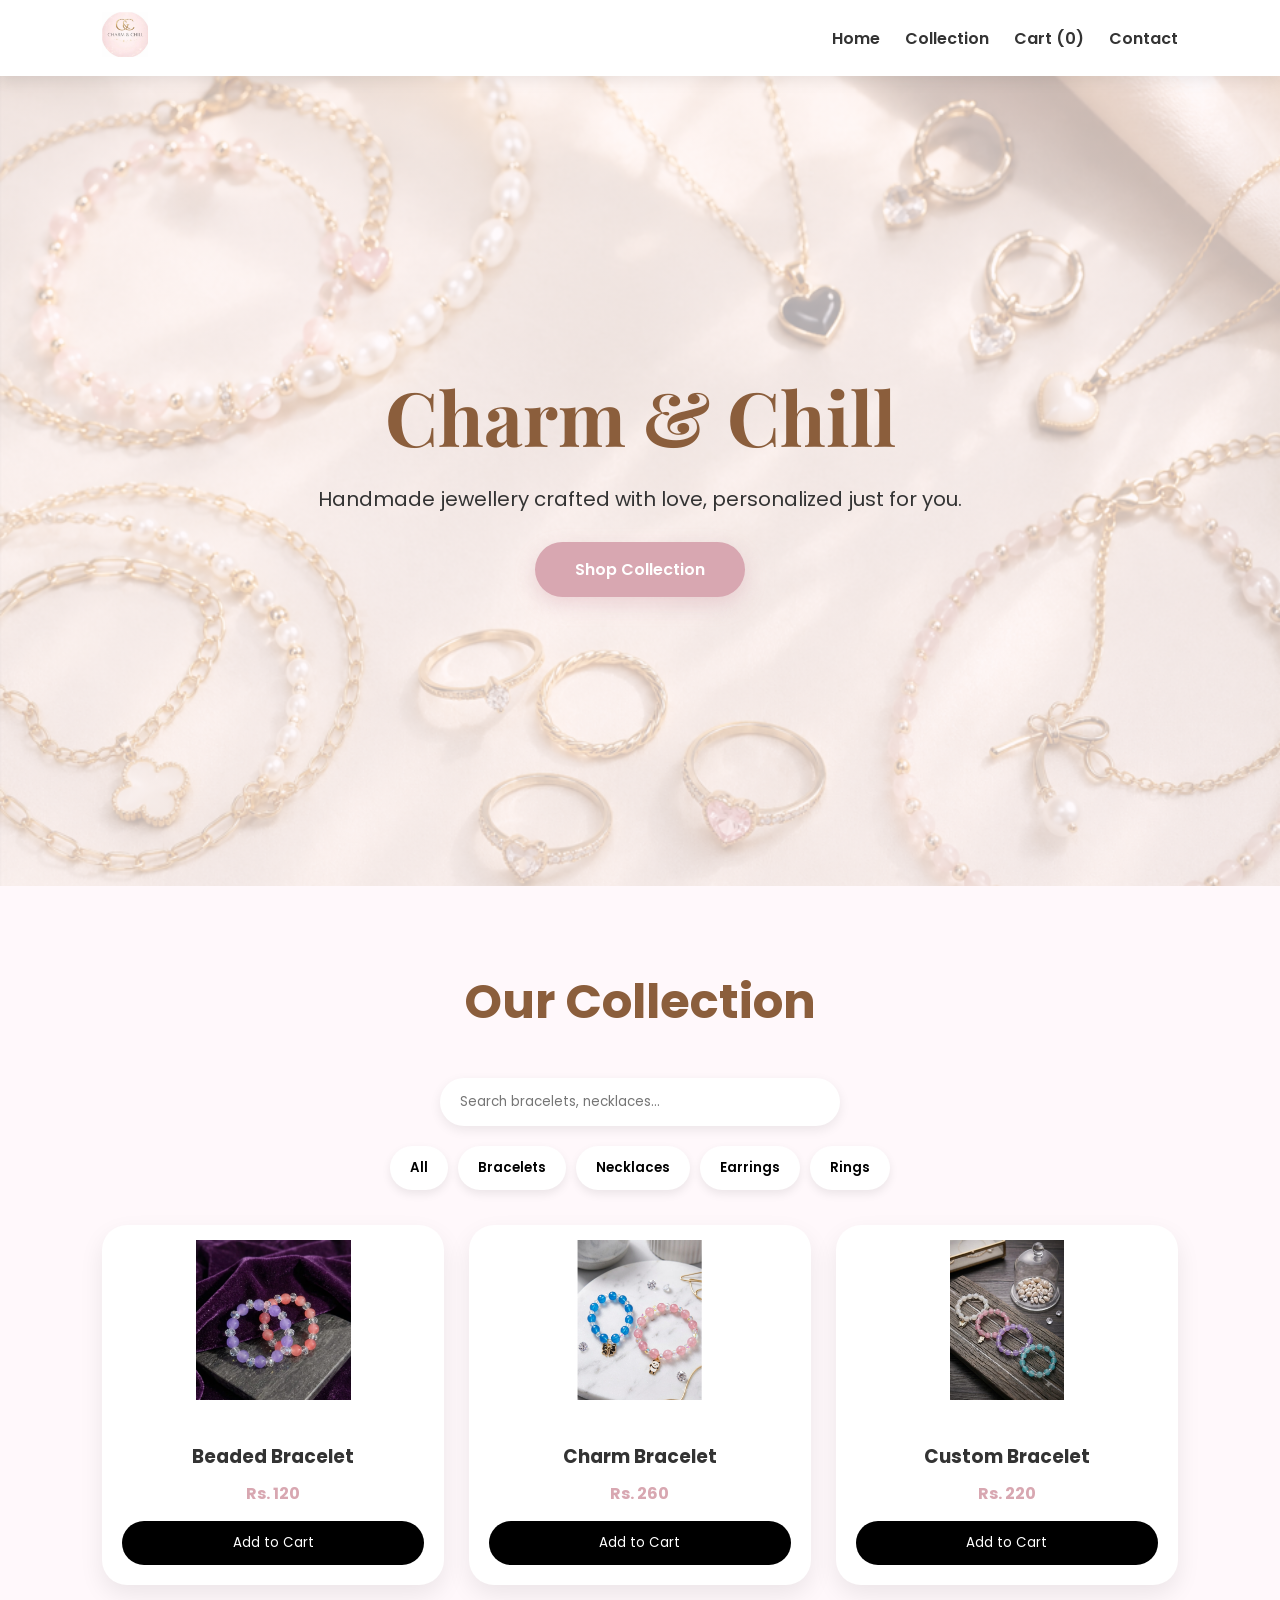
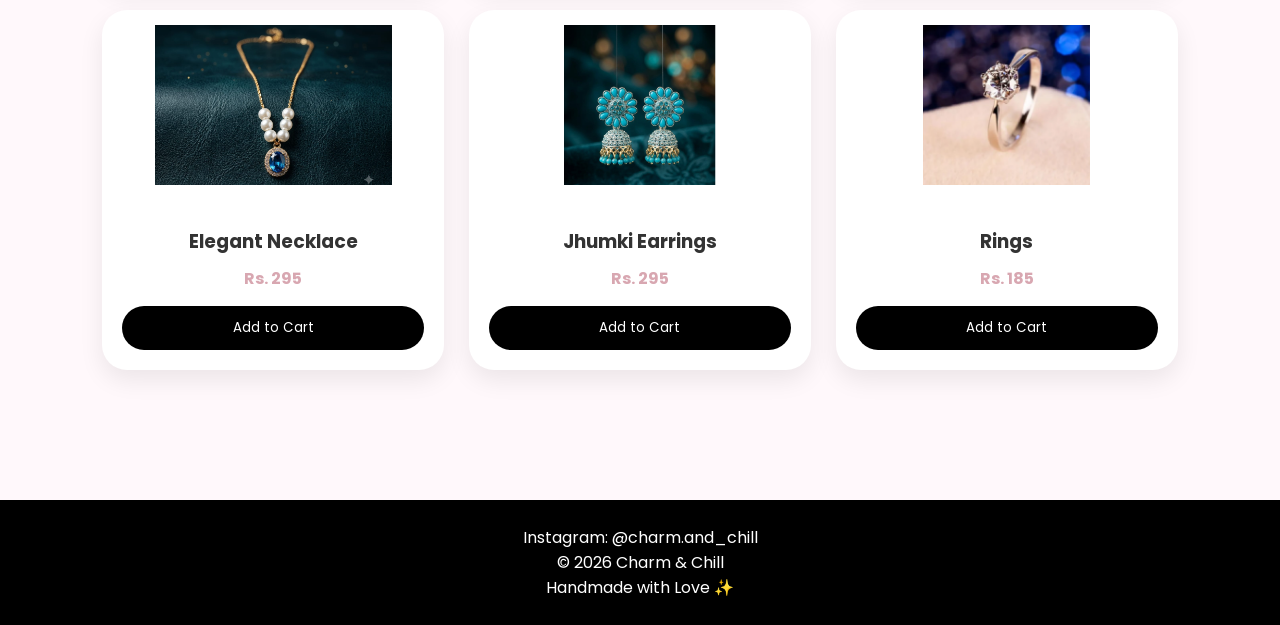
==== index.html @ 1b48d255 "Update index.html" ====
<!DOCTYPE html>
<html lang="en">
<head>
<meta charset="UTF-8">
<meta name="viewport" content="width=device-width, initial-scale=1.0">

<title>Charm & Chill</title>

<meta name="google-site-verification" content="05CrNp6bBW1RdGaF97UJzjVQRt1zcA1K2B9VCY_d5J4" />

<link rel="icon" href="logo.png">
<link rel="stylesheet" href="style.css">

<link rel="sitemap" type="application/xml" title="Sitemap" href="sitemap.xml">

<link href="https://fonts.googleapis.com/css2?family=Poppins:wght@300;400;500;600;700&family=Playfair+Display:wght@600;700&display=swap" rel="stylesheet">
</head>

<body>

<nav>

    <div class="logo">
        <a href="index.html">
            <img src="logo.png" alt="Charm & Chill">
        </a>
    </div>

    <ul>
        <li><a href="#">Home</a></li>
        <li><a href="#shop">Collection</a></li>
        <li><a href="cart.html">Cart (<span id="cart-count">0</span>)</a></li>
        <li><a href="contact.html">Contact</a></li>
    </ul>

</nav>

<section class="hero">

    <div class="hero-content">

        <h1>Charm & Chill</h1>

        <p>
            Handmade jewellery crafted with love,
            personalized just for you.
        </p>

        <a href="#shop" class="btn">
            Shop Collection
        </a>

    </div>

</section>

<section class="products" id="shop">

<h2>Our Collection</h2>

<div class="search-box">
   <input
    type="text"
    id="searchInput"
    placeholder="Search bracelets, necklaces..."
    onkeyup="searchProducts()"
>
</div>

<div class="category-menu">
    <button onclick="filterProducts('all')">All</button>
    <button onclick="filterProducts('bracelet')">Bracelets</button>
    <button onclick="filterProducts('necklace')">Necklaces</button>
    <button onclick="filterProducts('earring')">Earrings</button>
    <button onclick="filterProducts('ring')">Rings</button>
</div>

<div class="product-grid" id="product-grid">

    <div class="product-card bracelet">
        <img src="Beaded-bracelets.png" alt="Beaded Bracelet"
     onclick="openImage(this.src)">
        <div class="product-card-content">
            <h3>Beaded Bracelet</h3>
            <p>Rs. 120</p>
            <button onclick="addToCart('Beaded Bracelet',120,'Beaded-bracelets.png')">Add to Cart</button>
        </div>
    </div>

    <div class="product-card bracelet">
        <img src="Charm_bracelet.png" alt="Charm Bracelet"
     onclick="openImage(this.src)">
        <div class="product-card-content">
            <h3>Charm Bracelet</h3>
            <p>Rs. 260</p>
            <button onclick="addToCart('Charm Bracelet',260,'Charm_bracelet.png')">Add to Cart</button>
        </div>
    </div>

    <div class="product-card bracelet">
        <img src="Custom_bracelet.png" alt="Custom Bracelet"
     onclick="openImage(this.src)">
        <div class="product-card-content">
            <h3>Custom Bracelet</h3>
            <p>Rs. 220</p>
            <button onclick="addToCart('Custom Bracelet',220,'Custom_bracelet.png')">Add to Cart</button>
        </div>
    </div>

    <div class="product-card necklace">
        <img src="Elegant necklace.png" alt="Elegant Necklace"
     onclick="openImage(this.src)">
        <div class="product-card-content">
            <h3>Elegant Necklace</h3>
            <p>Rs. 295</p>
            <button onclick="addToCart('Elegant Necklace',295,'Elegant necklace.png')">Add to Cart</button>
        </div>
    </div>

    <div class="product-card earring">
        <img src="Jhumki earrings .png" alt="Jhumki Earrings"
     onclick="openImage(this.src)">
        <div class="product-card-content">
            <h3>Jhumki Earrings</h3>
            <p>Rs. 295</p>
            <button onclick="addToCart('Jhumki Earrings',295,'Jhumki earrings .png')">Add to Cart</button>
        </div>
    </div>

    <div class="product-card ring">
        <img src="Rings .png" alt="Rings"
     onclick="openImage(this.src)">
        <div class="product-card-content">
            <h3>Rings</h3>
            <p>Rs. 185</p>
            <button onclick="addToCart('Rings',185,'Rings .png')">Add to Cart</button>
        </div>
    </div>

</div>

</section>

<footer>
    <p>Instagram: @charm.and_chill</p>
    <p>© 2026 Charm & Chill</p>
    <p>Handmade with Love ✨</p>
</footer>

<script src="script.js"></script>

<div id="imagePopup" class="image-popup" onclick="closeImage()">
    <span class="close-popup">&times;</span>
    <img id="popupImage" src="" alt="Product">
</div>

</body>
</html>
---- style.css ----
*{
    margin:0;
    padding:0;
    box-sizing:border-box;
    font-family:'Poppins',sans-serif;
}

html{
    scroll-behavior:smooth;
}

body{
    background:#fff8fb;
    color:#333;
}

.page-bg{
    background-image:
    linear-gradient(rgba(255,248,251,0.88),rgba(255,248,251,0.88)),
    url("branding.png");

    background-size:cover;
    background-position:center;
    background-attachment:fixed;
}

/* NAVBAR */

nav{
    display:flex;
    justify-content:space-between;
    align-items:center;
    padding:12px 8%;
    background:white;
    position:sticky;
    top:0;
    z-index:1000;
    box-shadow:0 4px 15px rgba(0,0,0,.08);
}

.logo img{
    height:45px;
}

nav ul{
    display:flex;
    list-style:none;
    gap:25px;
}

nav a{
    text-decoration:none;
    color:#333;
    font-weight:600;
    transition:.3s;
}

nav a:hover{
    color:#d8a7b1;
}

/* HERO */

.hero{
    min-height:90vh;
    background:
    linear-gradient(rgba(255,248,251,.70),rgba(255,248,251,.70)),
    url("branding.png");

    background-size:cover;
    background-position:center;

    display:flex;
    justify-content:center;
    align-items:center;
    text-align:center;
    padding:20px;
}

.hero-content{
    max-width:700px;
}

.hero h1{
    font-family:'Playfair Display',serif;
    font-size:75px;
    color:#8b5e3c;
    margin-bottom:15px;
}

.hero p{
    font-size:20px;
    line-height:1.8;
    margin-bottom:25px;
}

/* BUTTONS */

.btn{
    display:inline-block;
    padding:15px 40px;
    background:#d8a7b1;
    color:white;
    text-decoration:none;
    border-radius:50px;
    font-weight:600;
    box-shadow:0 8px 20px rgba(216,167,177,.40);
    transition:.3s;
}

.btn:hover{
    transform:translateY(-4px);
}

/* PRODUCTS */

.products{
    padding:80px 8%;
}

.products h2{
    text-align:center;
    font-size:48px;
    color:#8b5e3c;
    margin-bottom:40px;
}

/* SEARCH */

.search-box{
    text-align:center;
    margin-bottom:20px;
}

.search-box input{
    width:400px;
    max-width:90%;
    padding:14px 20px;
    border:none;
    border-radius:40px;
    box-shadow:0 4px 12px rgba(0,0,0,.08);
}

/* CATEGORY */

.category-menu{
    display:flex;
    justify-content:center;
    flex-wrap:wrap;
    gap:10px;
    margin-bottom:35px;
}

.category-menu button{
    padding:12px 20px;
    border:none;
    border-radius:30px;
    background:white;
    cursor:pointer;
    box-shadow:0 4px 10px rgba(0,0,0,.08);
    font-weight:600;
}

.category-menu button:hover{
    background:#d8a7b1;
    color:white;
}

/* PRODUCT GRID */

.product-grid{
    display:grid;
    grid-template-columns:repeat(3,1fr);
    gap:25px;
}

.product-card{
    background:white;
    border-radius:25px;
    overflow:hidden;
    box-shadow:0 10px 25px rgba(0,0,0,.08);
    transition:.3s;
}

.product-card:hover{
    transform:translateY(-8px);
}

.product-card img{
    width:100%;
    height:190px;
    object-fit:contain;
    padding:15px;
    transition:.3s;
}

.product-card:hover img{
    transform:scale(1.05);
}

.product-card-content{
    padding:20px;
    text-align:center;
}

.product-card h3{
    margin-bottom:10px;
}

.product-card p{
    color:#d8a7b1;
    font-weight:bold;
    margin-bottom:15px;
}

.product-card button{
    width:100%;
    padding:12px;
    border:none;
    border-radius:30px;
    background:black;
    color:white;
    cursor:pointer;
    transition:.3s;
}

.product-card button:hover{
    background:#d8a7b1;
}

/* CART */

.cart-card{
    display:flex;
    gap:20px;
    align-items:center;
    background:white;
    padding:20px;
    border-radius:20px;
    margin-bottom:20px;
    box-shadow:0 4px 12px rgba(0,0,0,.08);
}

.cart-image{
    width:100px;
    height:100px;
    object-fit:contain;
}

.cart-info{
    flex:1;
}

/* CHECKOUT */

.checkout-form{
    max-width:800px;
    margin:50px auto;
    background:white;
    padding:40px;
    border-radius:25px;
    box-shadow:0 8px 20px rgba(0,0,0,.08);
}

/* ORDER SUMMARY */

.checkout-item{
    display:flex;
    align-items:center;
    gap:20px;
    background:white;
    padding:15px;
    margin-bottom:15px;
    border-radius:15px;
    box-shadow:0 4px 10px rgba(0,0,0,.06);
}

.checkout-item img{
    width:90px;
    height:90px;
    object-fit:contain;
    border-radius:12px;
    flex-shrink:0;
}

.checkout-details{
    flex:1;
}

.checkout-details h4{
    margin-bottom:6px;
    font-size:18px;
}

.checkout-details p{
    margin:0;
}

.checkout-form input,
.checkout-form textarea{
    width:100%;
    padding:15px;
    margin-bottom:15px;
    border:1px solid #ddd;
    border-radius:12px;
}

.checkout-form button{
    width:100%;
    padding:15px;
    border:none;
    border-radius:50px;
    background:#d8a7b1;
    color:white;
    cursor:pointer;
}

/* CONTACT */

.contact-box{
    max-width:650px;
    margin:80px auto;
    background:rgba(255,255,255,0.95);
    padding:30px;
    border-radius:25px;
    text-align:center;
    box-shadow:0 10px 25px rgba(0,0,0,.08);
}

.contact-box h3{
    font-size:38px;
    color:#8b5e3c;
    margin-bottom:15px;
}

.contact-box p{
    line-height:1.7;
    margin-bottom:15px;
}

/* CONTACT BUTTONS */

.instagram-btn{
    display:inline-block;
    width:100%;
    max-width:280px;
    padding:15px;
    margin:10px auto;
    background:#E1306C;
    color:white;
    text-decoration:none;
    font-weight:600;
    text-align:center;
    border-radius:50px;
    box-shadow:0 8px 20px rgba(225,48,108,.35);
    transition:.3s;
    box-sizing:border-box;
}

.instagram-btn:hover{
    transform:translateY(-3px);
    background:#c2185b;
}

.whatsapp-btn{
    display:inline-block;
    width:100%;
    max-width:280px;
    padding:15px;
    margin:10px auto;
    background:#25D366;
    color:white;
    text-decoration:none;
    font-weight:600;
    text-align:center;
    border-radius:50px;
    box-shadow:0 8px 20px rgba(37,211,102,.35);
    transition:.3s;
    box-sizing:border-box;
}

.whatsapp-btn:hover{
    transform:translateY(-3px);
}

/* FOOTER */

footer{
    background:black;
    color:white;
    text-align:center;
    padding:25px;
    margin-top:50px;
}

/* TABLET */

@media(max-width:992px){

    .product-grid{
        grid-template-columns:repeat(2,1fr);
    }

    .hero h1{
        font-size:55px;
    }
}

/* MOBILE */

@media(max-width:768px){

    nav{
        flex-direction:column;
        gap:10px;
    }

    nav ul{
        flex-wrap:wrap;
        justify-content:center;
        gap:12px;
    }

    .hero h1{
        font-size:40px;
    }

    .hero p{
        font-size:16px;
    }

    .product-grid{
        grid-template-columns:repeat(2,1fr);
        gap:15px;
    }

    .product-card img{
        height:140px;
    }

    .cart-card{
    flex-direction:column;
    text-align:center;
}

/* Mobile Checkout */

.checkout-item{
    gap:12px;
}

.checkout-item img{
    width:65px;
    height:65px;
}

.checkout-details h4{
    font-size:15px;
}

.checkout-details p{
    font-size:14px;
}

}

/* IMAGE POPUP */

.image-popup{
    display:none;
    position:fixed;
    inset:0;
    background:rgba(0,0,0,.85);
    z-index:9999;
    justify-content:center;
    align-items:center;
    cursor:pointer;
}

.image-popup img{
    max-width:90%;
    max-height:90%;
    border-radius:15px;
    animation:zoom .3s ease;
}

.close-popup{
    position:absolute;
    top:20px;
    right:35px;
    color:white;
    font-size:40px;
    font-weight:bold;
    cursor:pointer;
}

@keyframes zoom{
    from{
        transform:scale(.8);
        opacity:0;
    }
    to{
        transform:scale(1);
        opacity:1;
    }
}
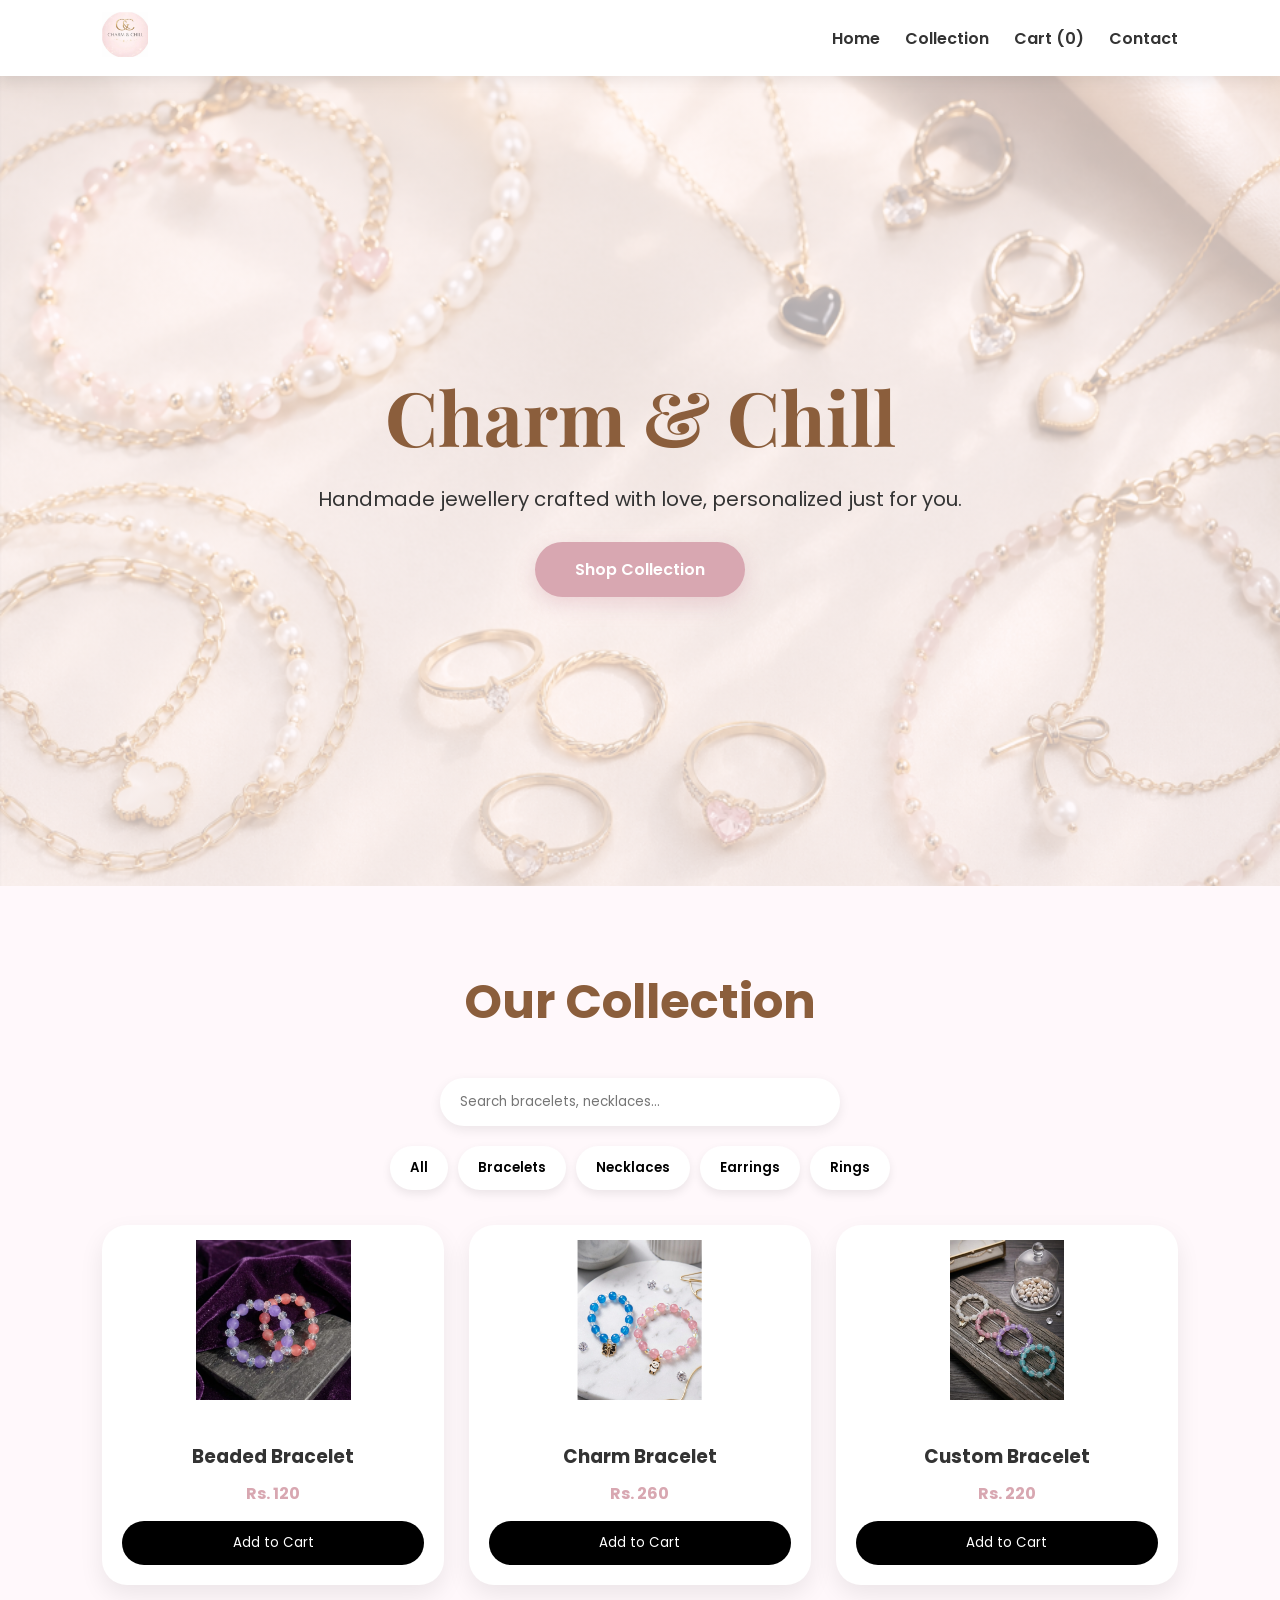
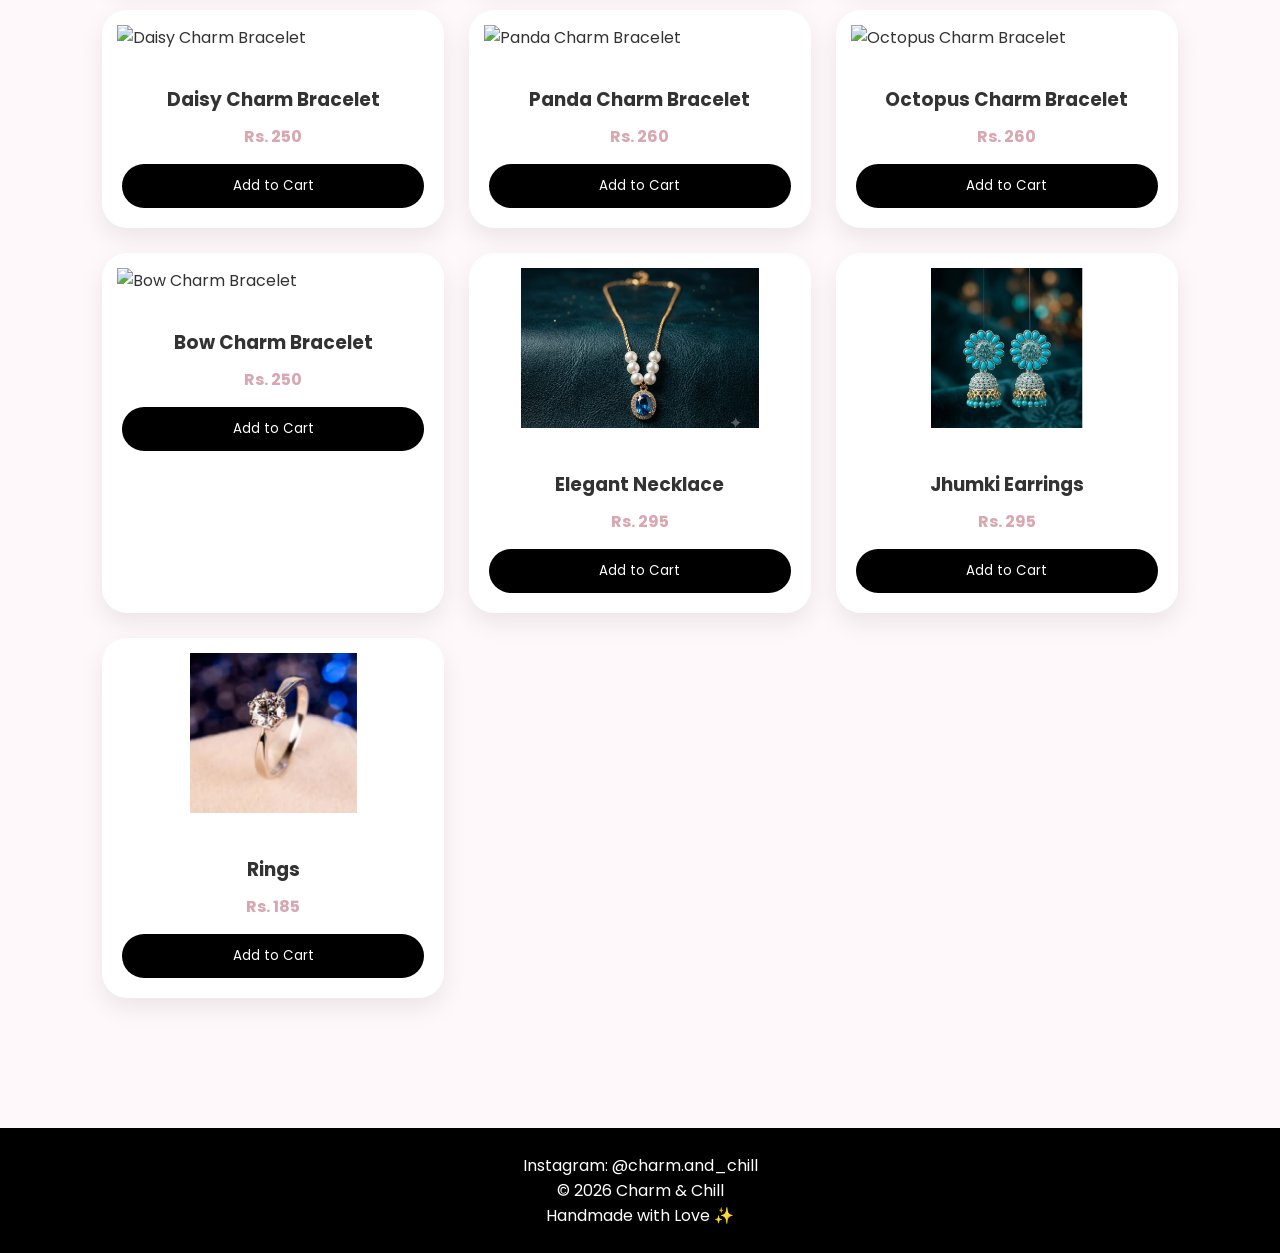
==== commit 008c5ca3: "Update index.html" ====
--- a/index.html
+++ b/index.html
@@ -4,7 +4,18 @@
 <meta charset="UTF-8">
 <meta name="viewport" content="width=device-width, initial-scale=1.0">
 
-<title>Charm & Chill</title>
+<title>Charm & Chill | Handmade Jewelry & Custom Bracelets</title>
+
+<meta name="description" content="Shop handmade bracelets, custom jewelry, necklaces, earrings and rings at Charm & Chill. Personalized jewelry crafted with love.">
+
+<meta name="keywords" content="Charm & Chill, handmade bracelets, custom bracelets, jewelry, necklaces, rings, earrings, Pakistan">
+
+<meta name="author" content="Charm & Chill">
+
+<meta property="og:site_name" content="Charm & Chill">
+<meta property="og:title" content="Charm & Chill | Handmade Jewelry">
+<meta property="og:description" content="Handmade jewellery crafted with love, personalized just for you.">
+<meta property="og:image" content="logo.png">
 
 <meta name="google-site-verification" content="05CrNp6bBW1RdGaF97UJzjVQRt1zcA1K2B9VCY_d5J4" />
 
@@ -12,6 +23,8 @@
 <link rel="stylesheet" href="style.css">
 
 <link rel="sitemap" type="application/xml" title="Sitemap" href="sitemap.xml">
+
+<link rel="canonical" href="https://charmandchill.github.io/charm-and-chill---/">
 
 <link href="https://fonts.googleapis.com/css2?family=Poppins:wght@300;400;500;600;700&family=Playfair+Display:wght@600;700&display=swap" rel="stylesheet">
 </head>
@@ -87,6 +100,7 @@
         </div>
     </div>
 
+   
     <div class="product-card bracelet">
         <img src="Charm_bracelet.png" alt="Charm Bracelet"
      onclick="openImage(this.src)">
@@ -97,13 +111,54 @@
         </div>
     </div>
 
-    <div class="product-card bracelet">
+     <div class="product-card bracelet">
         <img src="Custom_bracelet.png" alt="Custom Bracelet"
      onclick="openImage(this.src)">
         <div class="product-card-content">
             <h3>Custom Bracelet</h3>
             <p>Rs. 220</p>
             <button onclick="addToCart('Custom Bracelet',220,'Custom_bracelet.png')">Add to Cart</button>
+        </div>
+    </div>
+
+<div class="product-card bracelet">
+        <img src="Daisy Charm Bracelet.png" alt="Daisy Charm Bracelet"
+     onclick="openImage(this.src)">
+        <div class="product-card-content">
+            <h3>Daisy Charm Bracelet</h3>
+            <p>Rs. 250</p>
+            <button onclick="addToCart('Daisy Charm Bracelet',250,'Daisy Charm Bracelet.png')">Add to Cart</button>
+        </div>
+    </div>
+
+    <div class="product-card bracelet">
+        <img src="Panda Charm Bracelet.png" alt="Panda Charm Bracelet"
+     onclick="openImage(this.src)">
+        <div class="product-card-content">
+            <h3>Panda Charm Bracelet</h3>
+            <p>Rs. 260</p>
+            <button onclick="addToCart('Panda Charm Bracelet',260,'Panda Charm Bracelet.png')">Add to Cart</button>
+        </div>
+    </div>
+
+<div class="product-card bracelet">
+        <img src="Octopus Charm Bracelet.png" alt="Octopus Charm Bracelet"
+     onclick="openImage(this.src)">
+        <div class="product-card-content">
+            <h3>Octopus Charm Bracelet</h3>
+            <p>Rs. 260</p>
+            <button onclick="addToCart('Octopus Charm Bracelet',260,'Octopus Charm Bracelet.png')">Add to Cart</button>
+        </div>
+    </div>
+
+
+ <div class="product-card bracelet">
+        <img src="Bow Charm Bracelet.png" alt="Bow Charm Bracelet"
+     onclick="openImage(this.src)">
+        <div class="product-card-content">
+            <h3>Bow Charm Bracelet</h3>
+            <p>Rs. 250</p>
+            <button onclick="addToCart('Bow Charm Bracelet',250,'Bow Charm Bracelet.png')">Add to Cart</button>
         </div>
     </div>
 
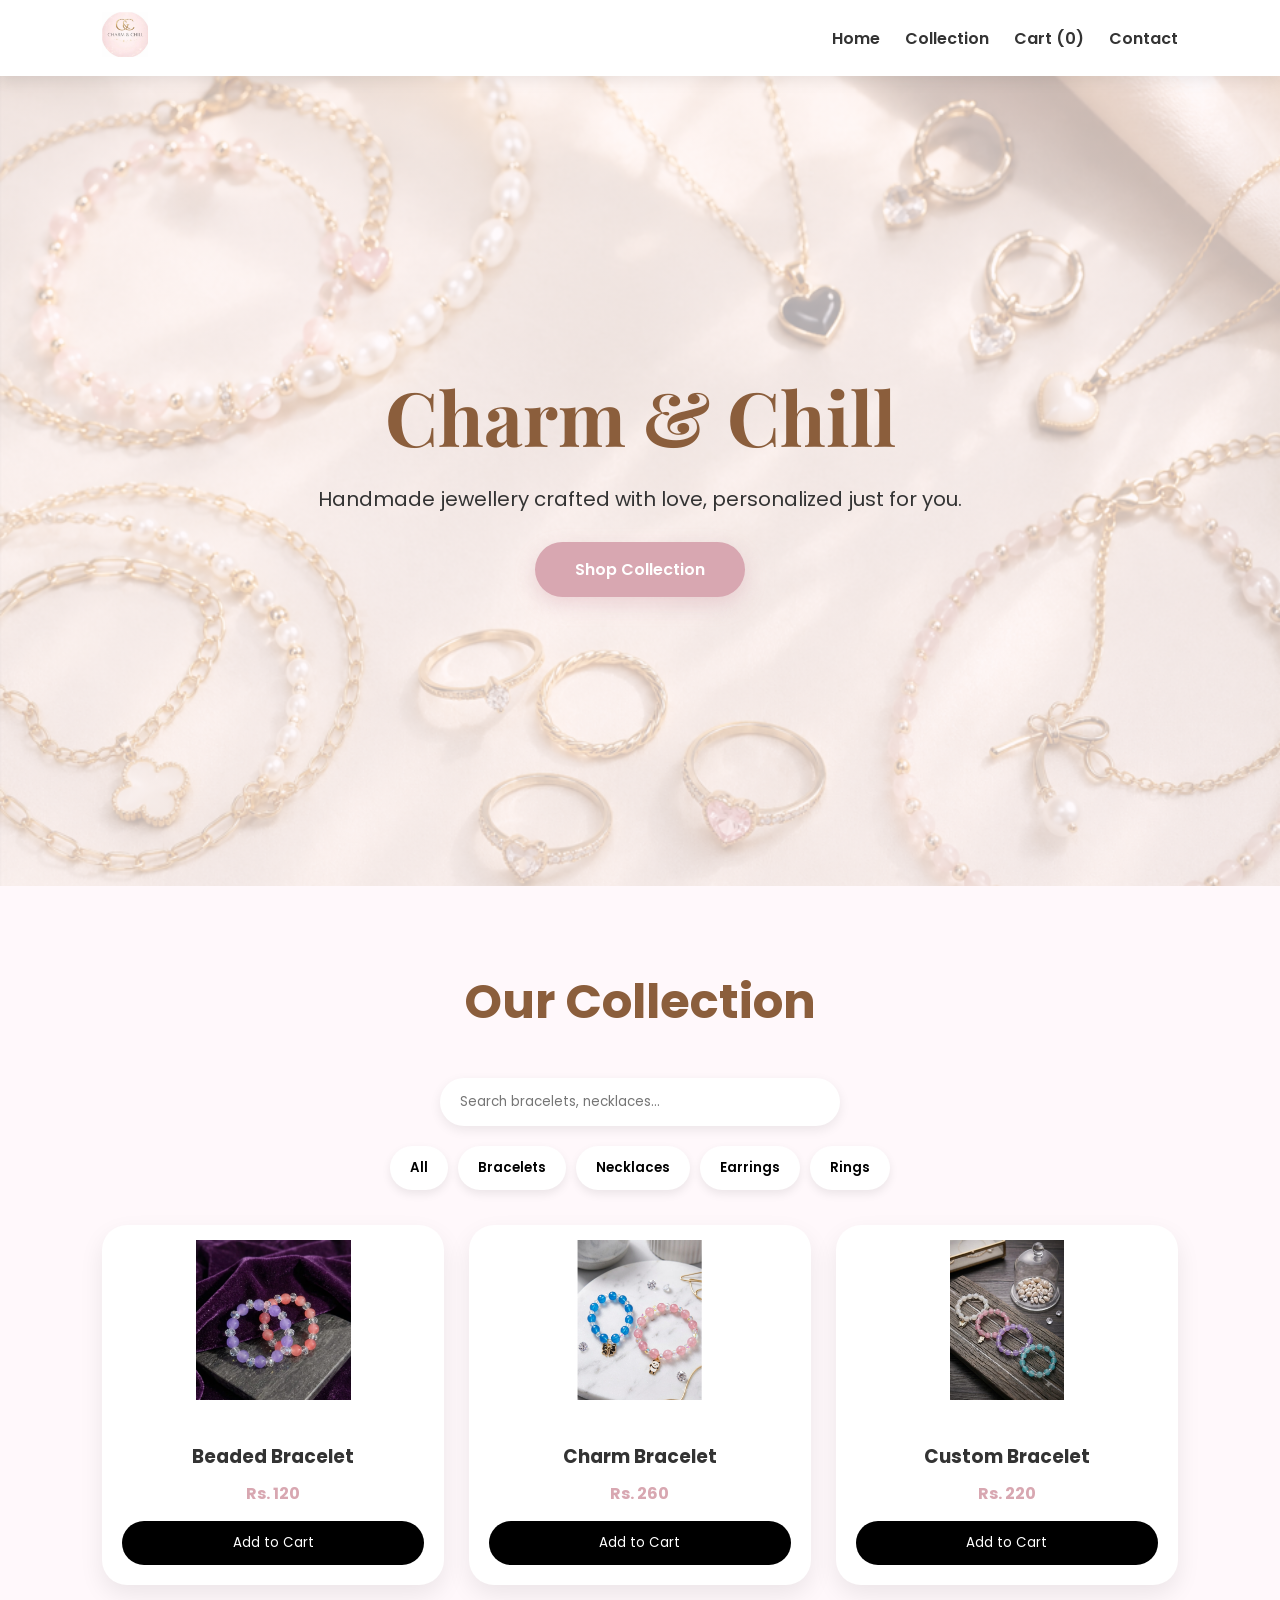
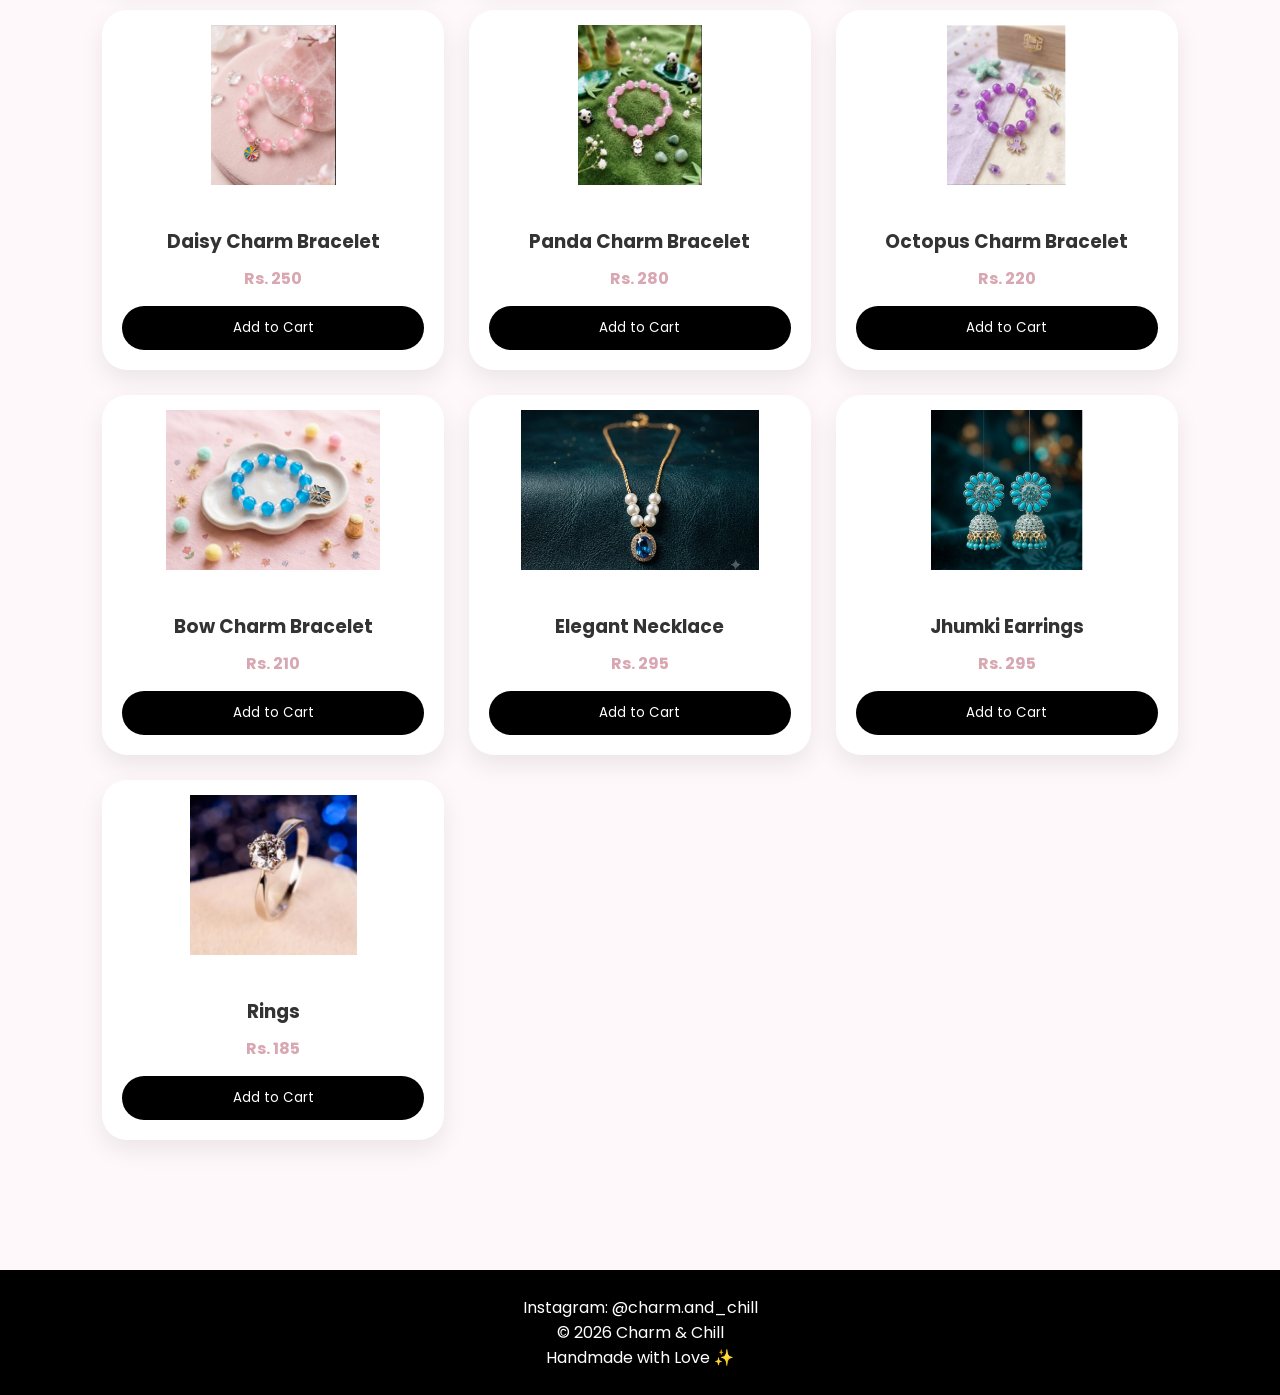
==== commit 74e66a7a: "Update index.html" ====
--- a/index.html
+++ b/index.html
@@ -136,8 +136,8 @@
      onclick="openImage(this.src)">
         <div class="product-card-content">
             <h3>Panda Charm Bracelet</h3>
-            <p>Rs. 260</p>
-            <button onclick="addToCart('Panda Charm Bracelet',260,'Panda Charm Bracelet.png')">Add to Cart</button>
+            <p>Rs. 280</p>
+            <button onclick="addToCart('Panda Charm Bracelet',280,'Panda Charm Bracelet.png')">Add to Cart</button>
         </div>
     </div>
 
@@ -146,8 +146,8 @@
      onclick="openImage(this.src)">
         <div class="product-card-content">
             <h3>Octopus Charm Bracelet</h3>
-            <p>Rs. 260</p>
-            <button onclick="addToCart('Octopus Charm Bracelet',260,'Octopus Charm Bracelet.png')">Add to Cart</button>
+            <p>Rs. 220</p>
+            <button onclick="addToCart('Octopus Charm Bracelet',220,'Octopus Charm Bracelet.png')">Add to Cart</button>
         </div>
     </div>
 
@@ -157,8 +157,8 @@
      onclick="openImage(this.src)">
         <div class="product-card-content">
             <h3>Bow Charm Bracelet</h3>
-            <p>Rs. 250</p>
-            <button onclick="addToCart('Bow Charm Bracelet',250,'Bow Charm Bracelet.png')">Add to Cart</button>
+            <p>Rs. 210</p>
+            <button onclick="addToCart('Bow Charm Bracelet',210,'Bow Charm Bracelet.png')">Add to Cart</button>
         </div>
     </div>
 
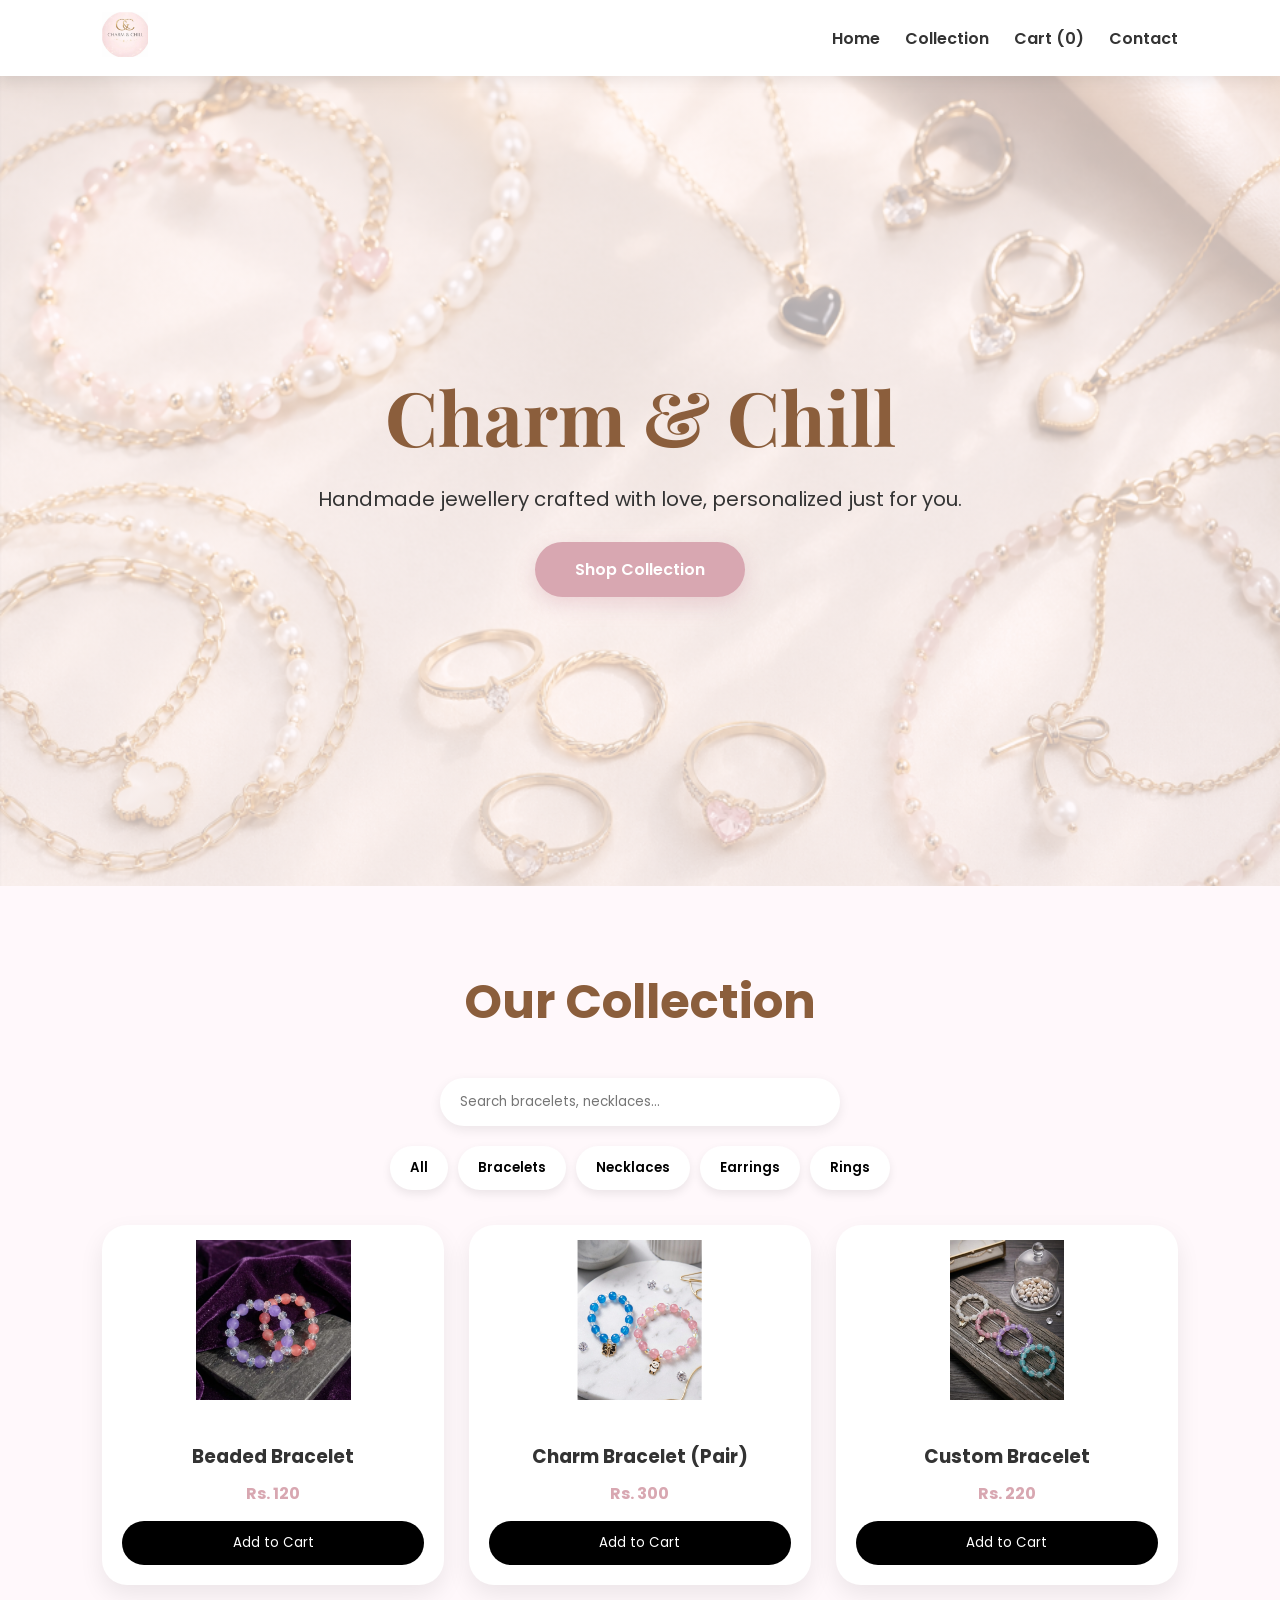
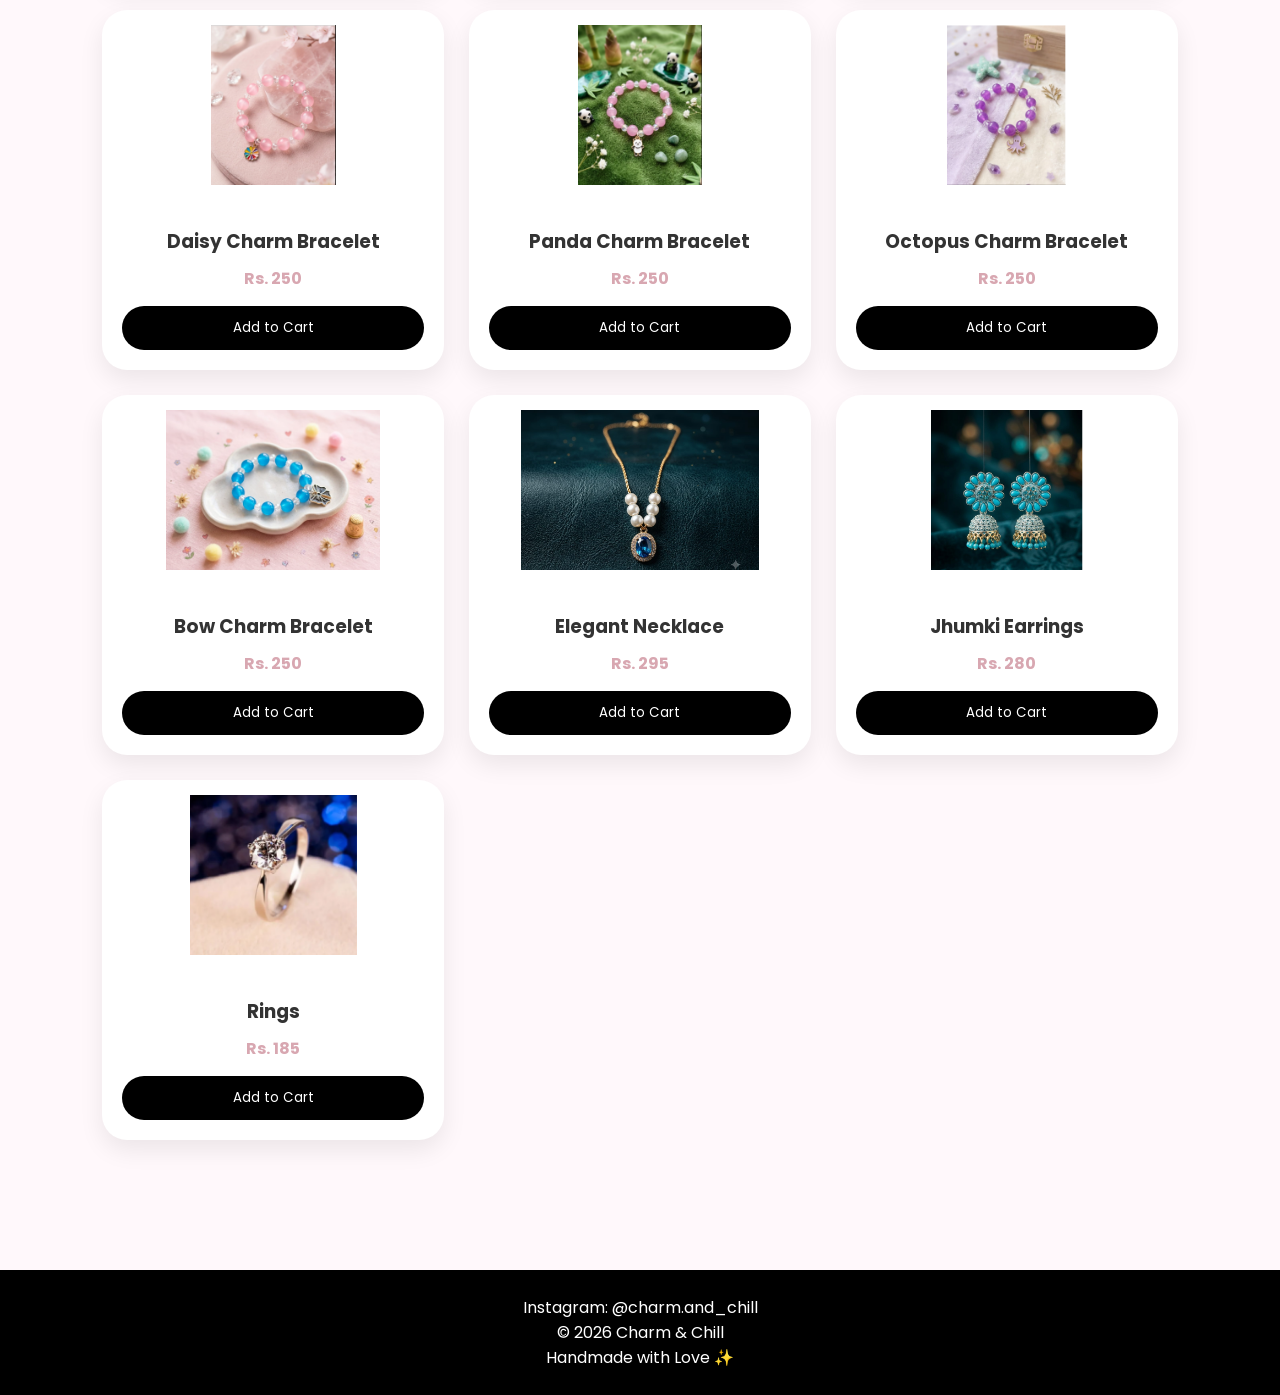
==== commit 93a30d91: "Update index.html" ====
--- a/index.html
+++ b/index.html
@@ -102,12 +102,12 @@
 
    
     <div class="product-card bracelet">
-        <img src="Charm_bracelet.png" alt="Charm Bracelet"
-     onclick="openImage(this.src)">
-        <div class="product-card-content">
-            <h3>Charm Bracelet</h3>
-            <p>Rs. 260</p>
-            <button onclick="addToCart('Charm Bracelet',260,'Charm_bracelet.png')">Add to Cart</button>
+        <img src="Charm_bracelet.png" alt="Charm Bracelet (Pair)"
+     onclick="openImage(this.src)">
+        <div class="product-card-content">
+            <h3>Charm Bracelet (Pair)</h3>
+            <p>Rs. 300</p>
+            <button onclick="addToCart('Charm Bracelet (Pair)',300,'Charm_bracelet.png')">Add to Cart</button>
         </div>
     </div>
 
@@ -136,8 +136,8 @@
      onclick="openImage(this.src)">
         <div class="product-card-content">
             <h3>Panda Charm Bracelet</h3>
-            <p>Rs. 280</p>
-            <button onclick="addToCart('Panda Charm Bracelet',280,'Panda Charm Bracelet.png')">Add to Cart</button>
+            <p>Rs. 250</p>
+            <button onclick="addToCart('Panda Charm Bracelet',250,'Panda Charm Bracelet.png')">Add to Cart</button>
         </div>
     </div>
 
@@ -146,8 +146,8 @@
      onclick="openImage(this.src)">
         <div class="product-card-content">
             <h3>Octopus Charm Bracelet</h3>
-            <p>Rs. 220</p>
-            <button onclick="addToCart('Octopus Charm Bracelet',220,'Octopus Charm Bracelet.png')">Add to Cart</button>
+            <p>Rs. 250</p>
+            <button onclick="addToCart('Octopus Charm Bracelet',250,'Octopus Charm Bracelet.png')">Add to Cart</button>
         </div>
     </div>
 
@@ -157,8 +157,8 @@
      onclick="openImage(this.src)">
         <div class="product-card-content">
             <h3>Bow Charm Bracelet</h3>
-            <p>Rs. 210</p>
-            <button onclick="addToCart('Bow Charm Bracelet',210,'Bow Charm Bracelet.png')">Add to Cart</button>
+            <p>Rs. 250</p>
+            <button onclick="addToCart('Bow Charm Bracelet',250,'Bow Charm Bracelet.png')">Add to Cart</button>
         </div>
     </div>
 
@@ -177,8 +177,8 @@
      onclick="openImage(this.src)">
         <div class="product-card-content">
             <h3>Jhumki Earrings</h3>
-            <p>Rs. 295</p>
-            <button onclick="addToCart('Jhumki Earrings',295,'Jhumki earrings .png')">Add to Cart</button>
+            <p>Rs. 280</p>
+            <button onclick="addToCart('Jhumki Earrings',280,'Jhumki earrings .png')">Add to Cart</button>
         </div>
     </div>
 
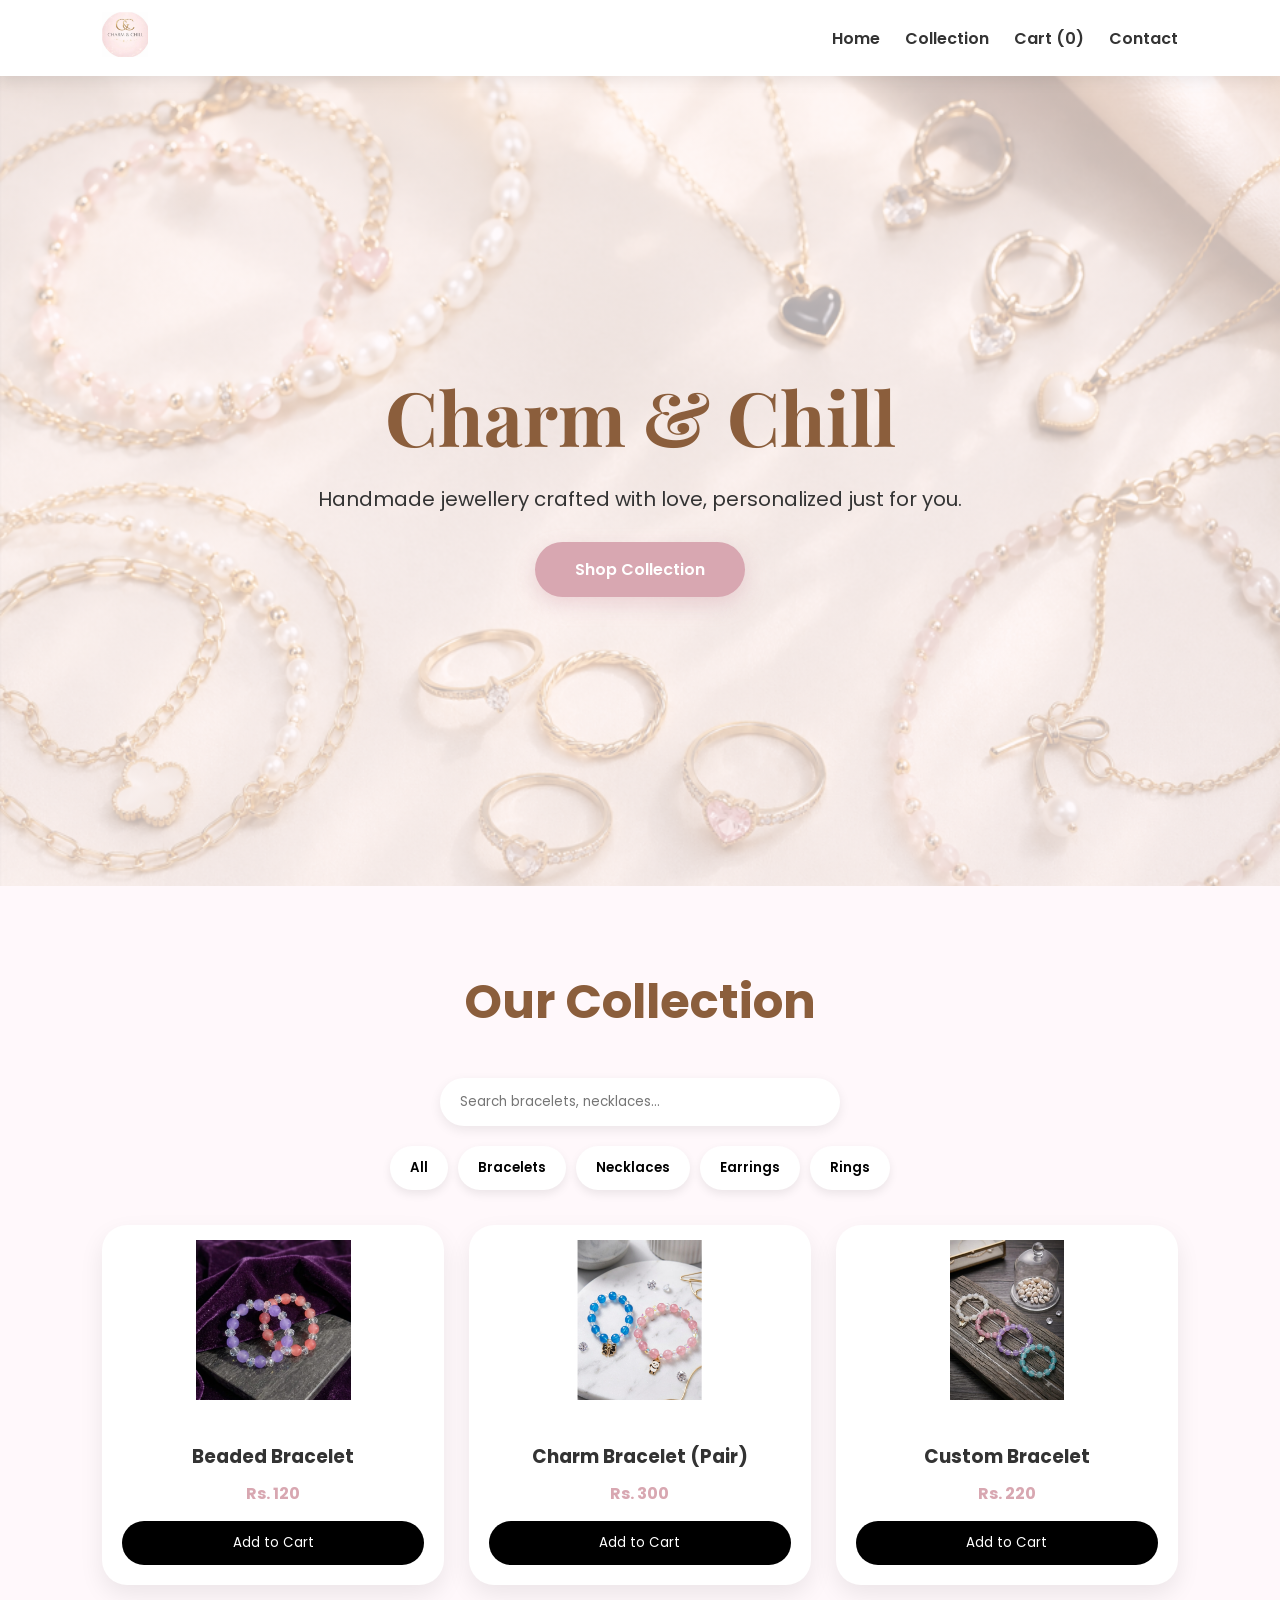
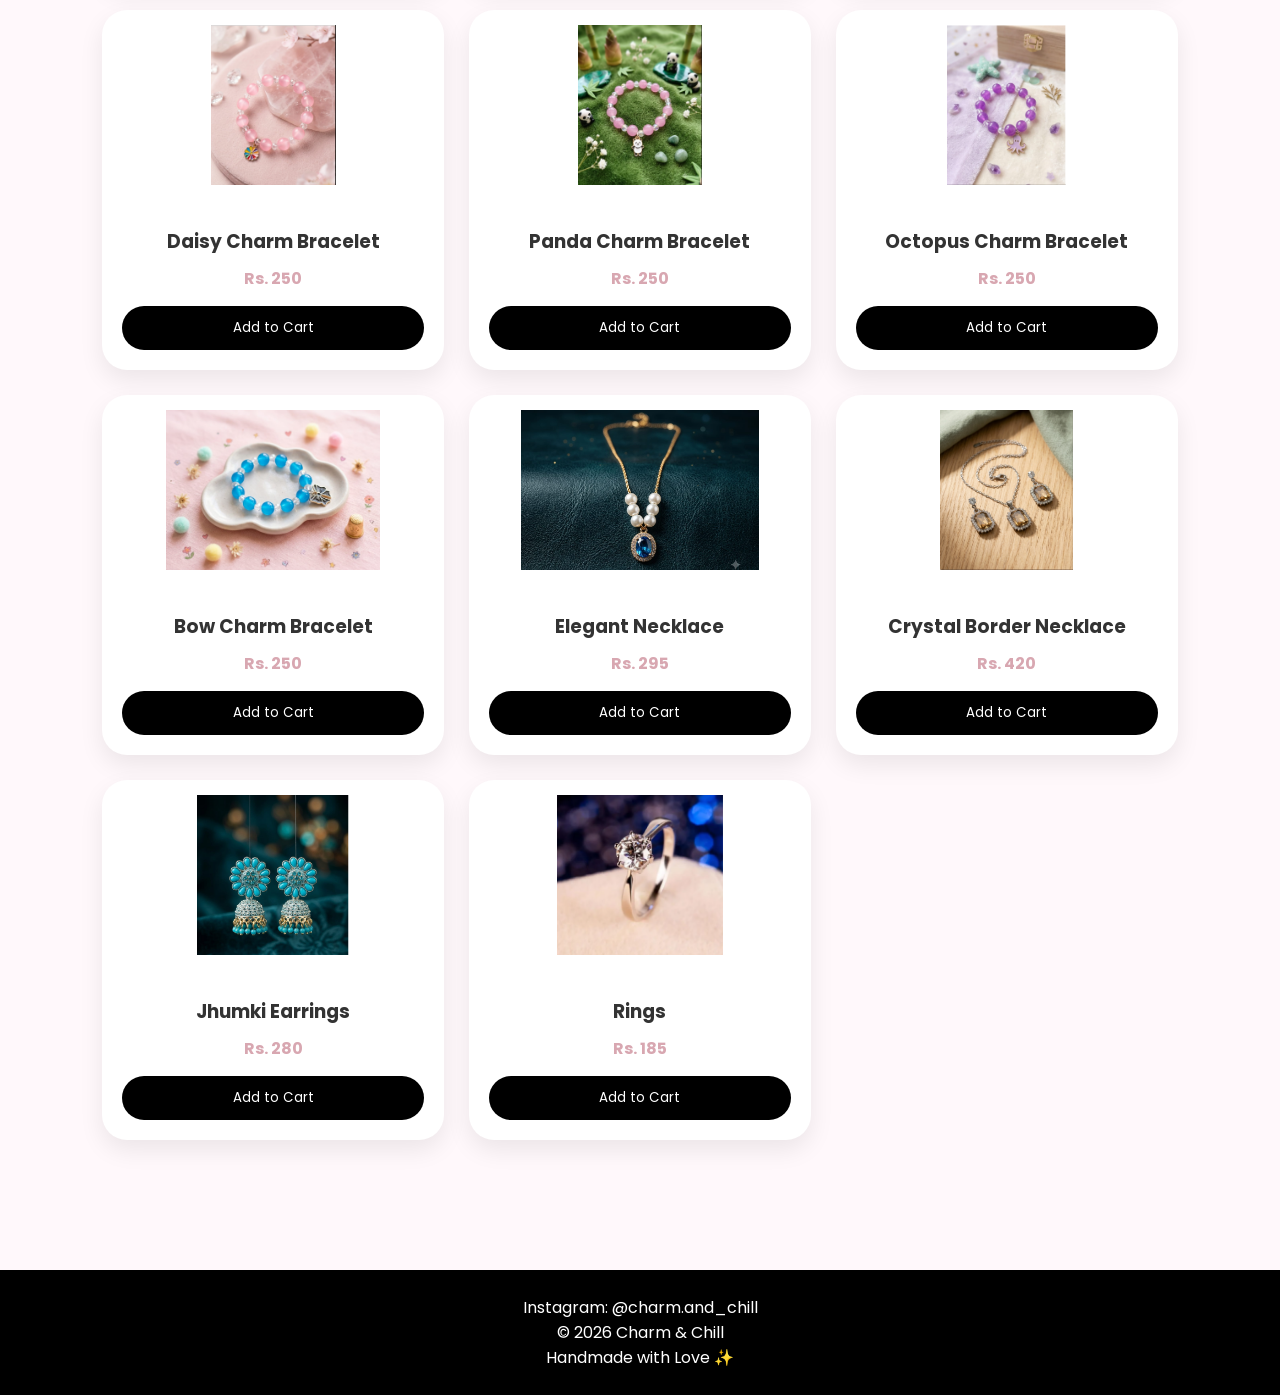
==== commit d42bb491: "Update index.html" ====
--- a/index.html
+++ b/index.html
@@ -172,6 +172,16 @@
         </div>
     </div>
 
+    <div class="product-card necklace">
+        <img src="Crystal Border Necklace.png" alt="Crystal Border Necklace"
+     onclick="openImage(this.src)">
+        <div class="product-card-content">
+            <h3>Crystal Border Necklace</h3>
+            <p>Rs. 420</p>
+            <button onclick="addToCart('Crystal Border Necklace',420,'Crystal Border Necklace.png')">Add to Cart</button>
+        </div>
+    </div>
+
     <div class="product-card earring">
         <img src="Jhumki earrings .png" alt="Jhumki Earrings"
      onclick="openImage(this.src)">
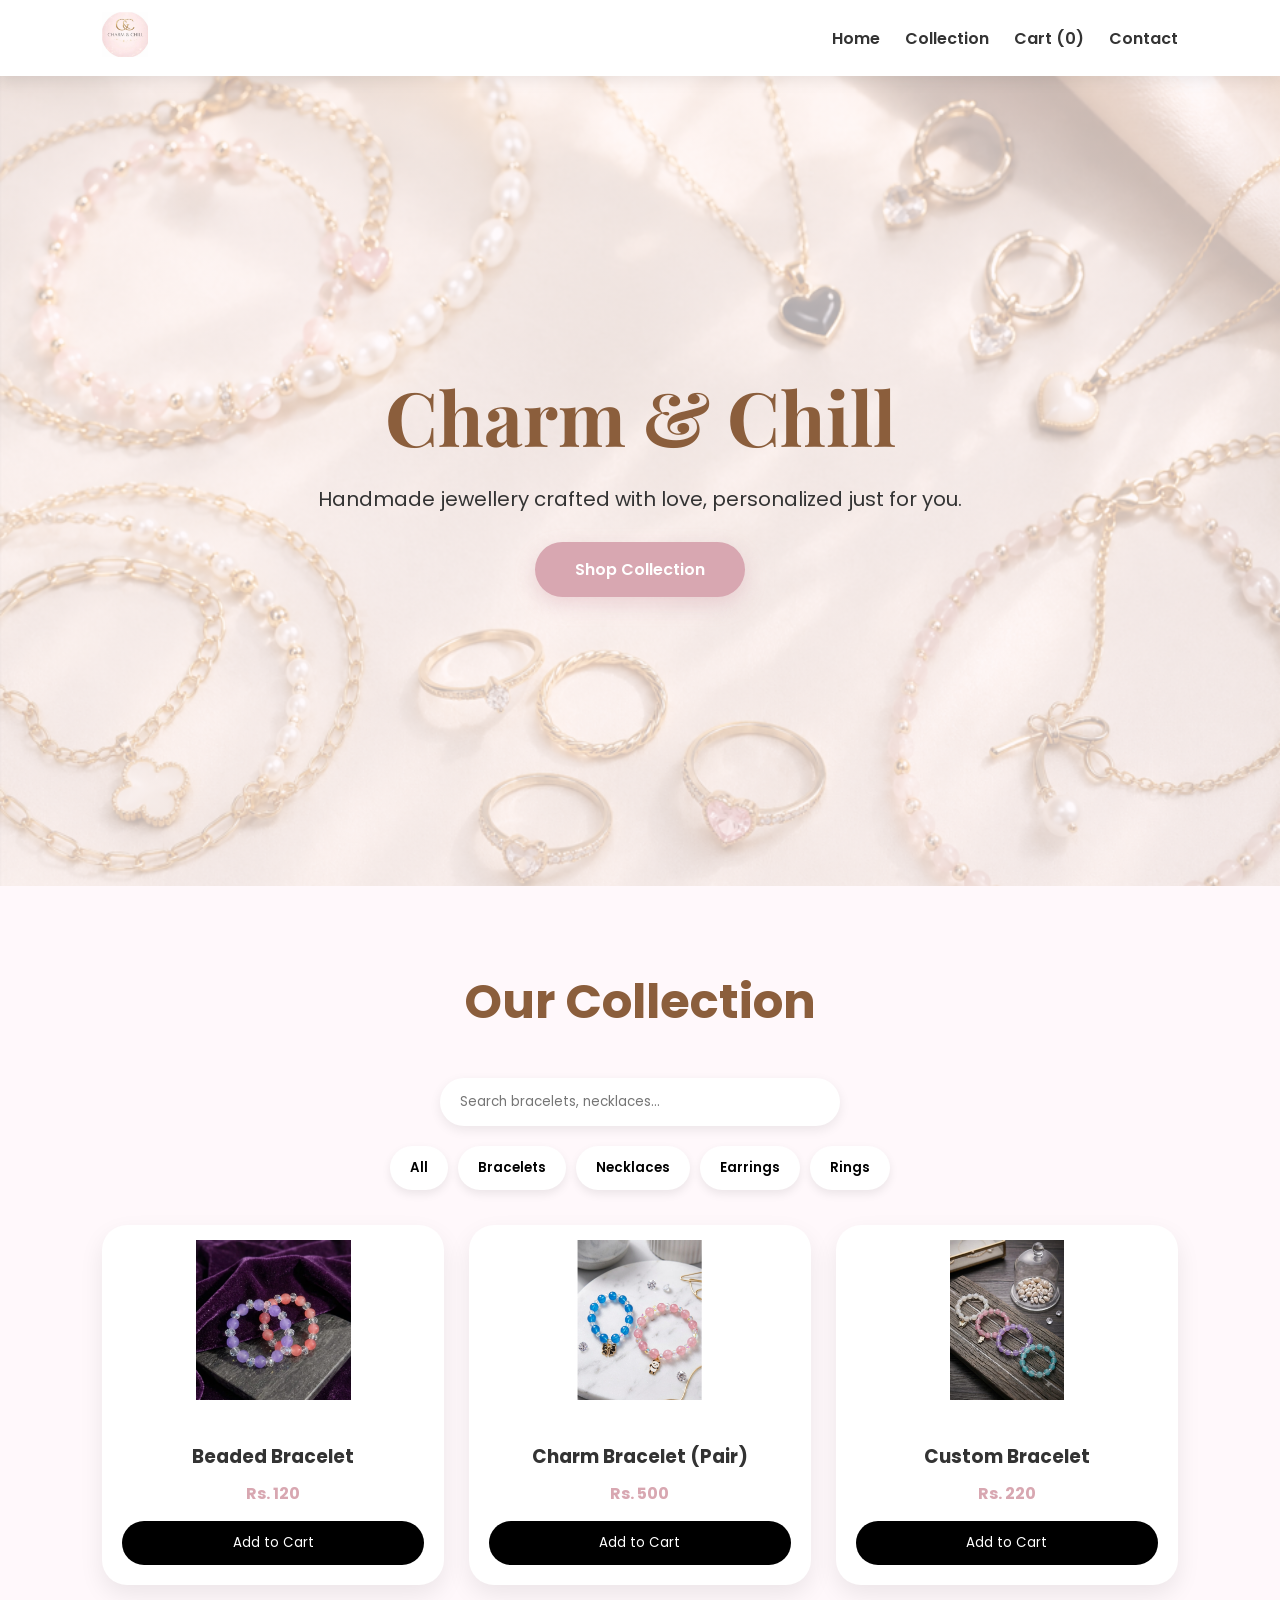
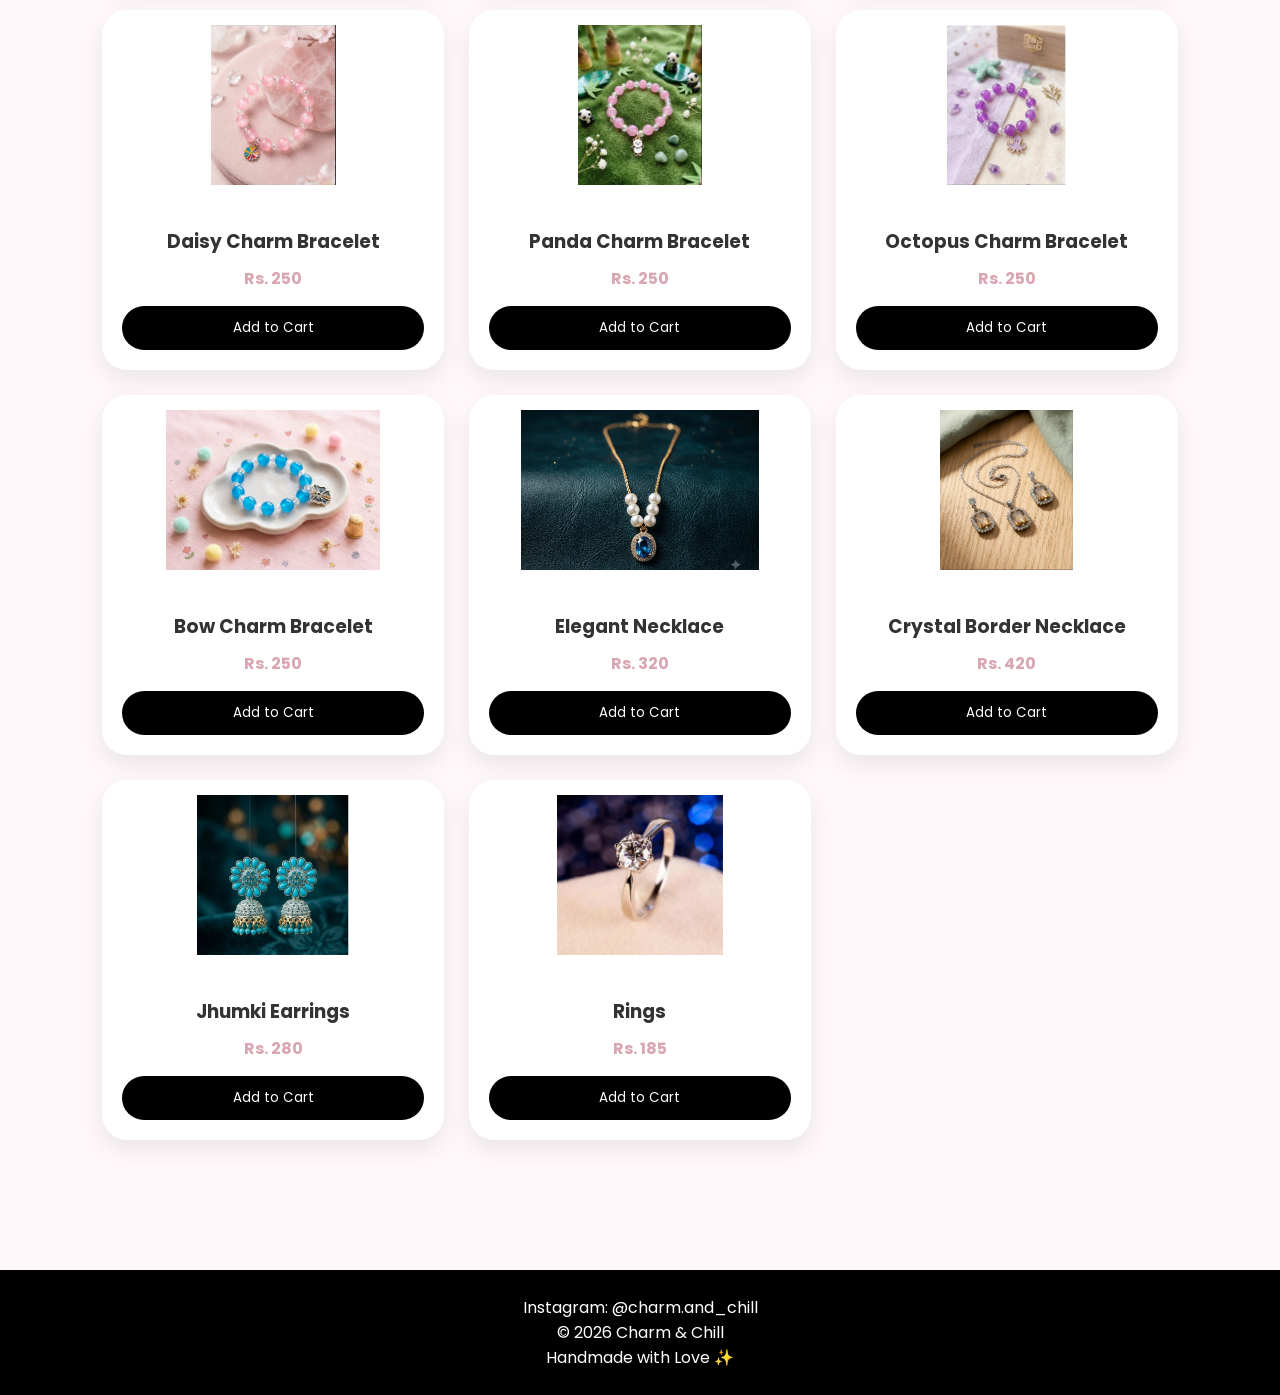
==== commit e3d9f1ed: "Update index.html" ====
--- a/index.html
+++ b/index.html
@@ -106,8 +106,8 @@
      onclick="openImage(this.src)">
         <div class="product-card-content">
             <h3>Charm Bracelet (Pair)</h3>
-            <p>Rs. 300</p>
-            <button onclick="addToCart('Charm Bracelet (Pair)',300,'Charm_bracelet.png')">Add to Cart</button>
+            <p>Rs. 500</p>
+            <button onclick="addToCart('Charm Bracelet (Pair)',500,'Charm_bracelet.png')">Add to Cart</button>
         </div>
     </div>
 
@@ -167,8 +167,8 @@
      onclick="openImage(this.src)">
         <div class="product-card-content">
             <h3>Elegant Necklace</h3>
-            <p>Rs. 295</p>
-            <button onclick="addToCart('Elegant Necklace',295,'Elegant necklace.png')">Add to Cart</button>
+            <p>Rs. 320</p>
+            <button onclick="addToCart('Elegant Necklace',320,'Elegant necklace.png')">Add to Cart</button>
         </div>
     </div>
 
